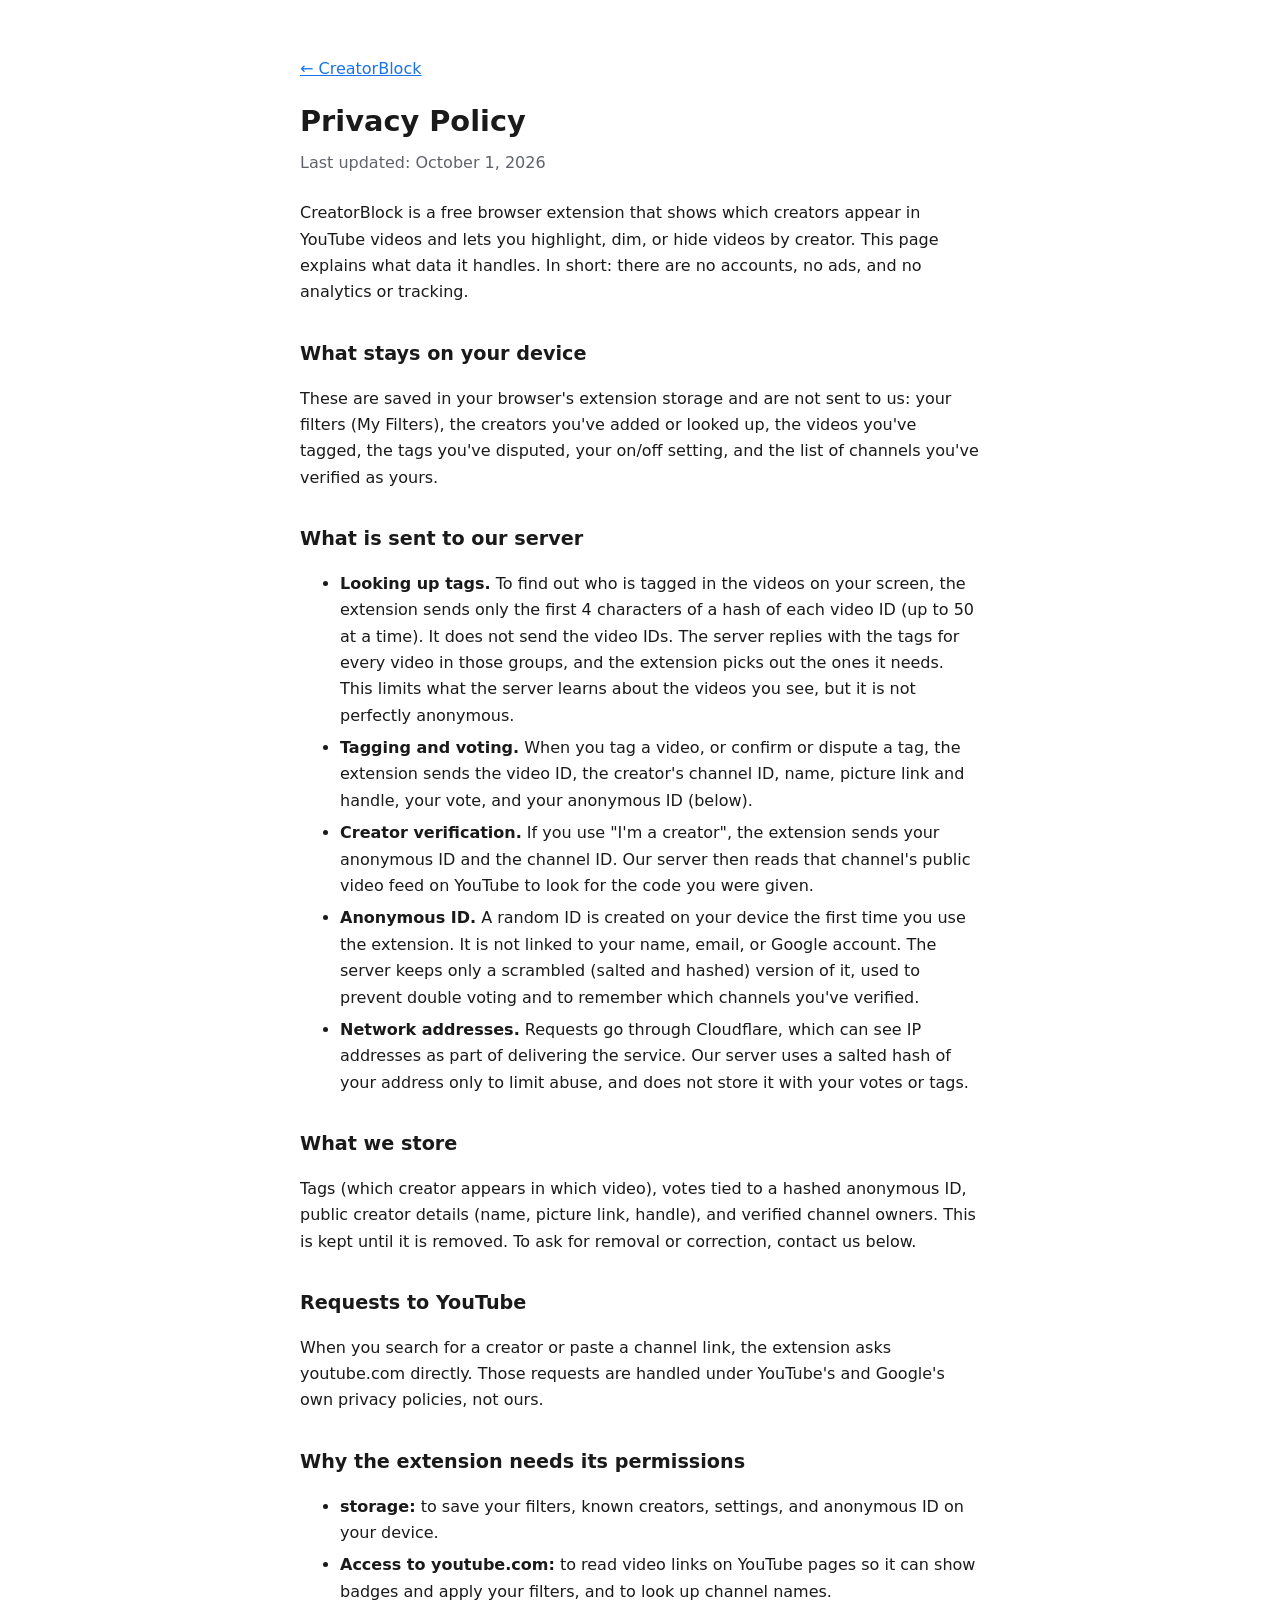
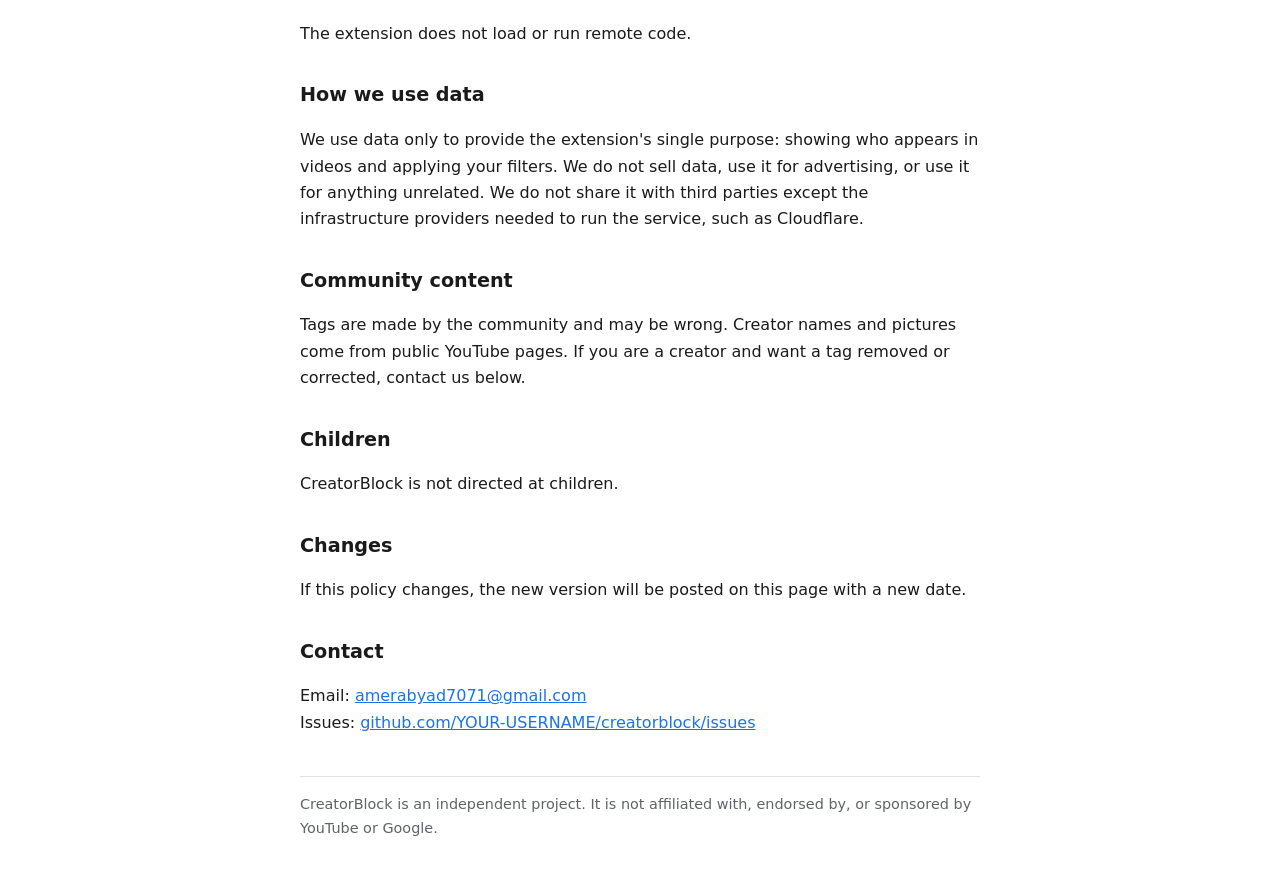
==== privacy.html @ 4137e16f "Add files via upload" ====
<!doctype html>
<html lang="en">
<head>
<meta charset="utf-8">
<meta name="viewport" content="width=device-width, initial-scale=1">
<title>CreatorBlock – Privacy Policy</title>
<link rel="icon" href="icon128.png">
<style>
:root{--bg:#fff;--fg:#1a1a1a;--muted:#5f6368;--accent:#1a73e8;--line:#e0e0e0}
@media (prefers-color-scheme:dark){:root{--bg:#121212;--fg:#f1f1f1;--muted:#a8a8a8;--accent:#8ab4f8;--line:#333}}
*{box-sizing:border-box}
body{margin:0;background:var(--bg);color:var(--fg);font:16px/1.65 system-ui,-apple-system,"Segoe UI",Roboto,Arial,sans-serif}
main{max-width:720px;margin:0 auto;padding:40px 20px}
a{color:var(--accent)}
h1{margin:0 0 4px;font-size:1.8rem}
h2{margin:32px 0 8px;font-size:1.2rem}
.updated{margin:0 0 24px;color:var(--muted)}
li{margin-bottom:6px}
footer{margin-top:40px;padding-top:16px;border-top:1px solid var(--line);color:var(--muted);font-size:.9rem}
</style>
</head>
<body>
<main>
  <p><a href="index.html">&larr; CreatorBlock</a></p>
  <h1>Privacy Policy</h1>
  <p class="updated">Last updated: October 1, 2026</p>

  <p>CreatorBlock is a free browser extension that shows which creators appear in YouTube videos and lets you highlight, dim, or hide videos by creator. This page explains what data it handles. In short: there are no accounts, no ads, and no analytics or tracking.</p>

  <h2>What stays on your device</h2>
  <p>These are saved in your browser's extension storage and are not sent to us: your filters (My Filters), the creators you've added or looked up, the videos you've tagged, the tags you've disputed, your on/off setting, and the list of channels you've verified as yours.</p>

  <h2>What is sent to our server</h2>
  <ul>
    <li><strong>Looking up tags.</strong> To find out who is tagged in the videos on your screen, the extension sends only the first 4 characters of a hash of each video ID (up to 50 at a time). It does not send the video IDs. The server replies with the tags for every video in those groups, and the extension picks out the ones it needs. This limits what the server learns about the videos you see, but it is not perfectly anonymous.</li>
    <li><strong>Tagging and voting.</strong> When you tag a video, or confirm or dispute a tag, the extension sends the video ID, the creator's channel ID, name, picture link and handle, your vote, and your anonymous ID (below).</li>
    <li><strong>Creator verification.</strong> If you use "I'm a creator", the extension sends your anonymous ID and the channel ID. Our server then reads that channel's public video feed on YouTube to look for the code you were given.</li>
    <li><strong>Anonymous ID.</strong> A random ID is created on your device the first time you use the extension. It is not linked to your name, email, or Google account. The server keeps only a scrambled (salted and hashed) version of it, used to prevent double voting and to remember which channels you've verified.</li>
    <li><strong>Network addresses.</strong> Requests go through Cloudflare, which can see IP addresses as part of delivering the service. Our server uses a salted hash of your address only to limit abuse, and does not store it with your votes or tags.</li>
  </ul>

  <h2>What we store</h2>
  <p>Tags (which creator appears in which video), votes tied to a hashed anonymous ID, public creator details (name, picture link, handle), and verified channel owners. This is kept until it is removed. To ask for removal or correction, contact us below.</p>

  <h2>Requests to YouTube</h2>
  <p>When you search for a creator or paste a channel link, the extension asks youtube.com directly. Those requests are handled under YouTube's and Google's own privacy policies, not ours.</p>

  <h2>Why the extension needs its permissions</h2>
  <ul>
    <li><strong>storage:</strong> to save your filters, known creators, settings, and anonymous ID on your device.</li>
    <li><strong>Access to youtube.com:</strong> to read video links on YouTube pages so it can show badges and apply your filters, and to look up channel names.</li>
  </ul>
  <p>The extension does not load or run remote code.</p>

  <h2>How we use data</h2>
  <p>We use data only to provide the extension's single purpose: showing who appears in videos and applying your filters. We do not sell data, use it for advertising, or use it for anything unrelated. We do not share it with third parties except the infrastructure providers needed to run the service, such as Cloudflare.</p>

  <h2>Community content</h2>
  <p>Tags are made by the community and may be wrong. Creator names and pictures come from public YouTube pages. If you are a creator and want a tag removed or corrected, contact us below.</p>

  <h2>Children</h2>
  <p>CreatorBlock is not directed at children.</p>

  <h2>Changes</h2>
  <p>If this policy changes, the new version will be posted on this page with a new date.</p>

  <h2>Contact</h2>
  <p>Email: <a href="mailto:amerabyad7071@gmail.com">amerabyad7071@gmail.com</a><br>
  Issues: <a href="https://github.com/AmerAbyad/creatorblock/issues">github.com/YOUR-USERNAME/creatorblock/issues</a></p>

  <footer>CreatorBlock is an independent project. It is not affiliated with, endorsed by, or sponsored by YouTube or Google.</footer>
</main>
</body>
</html>
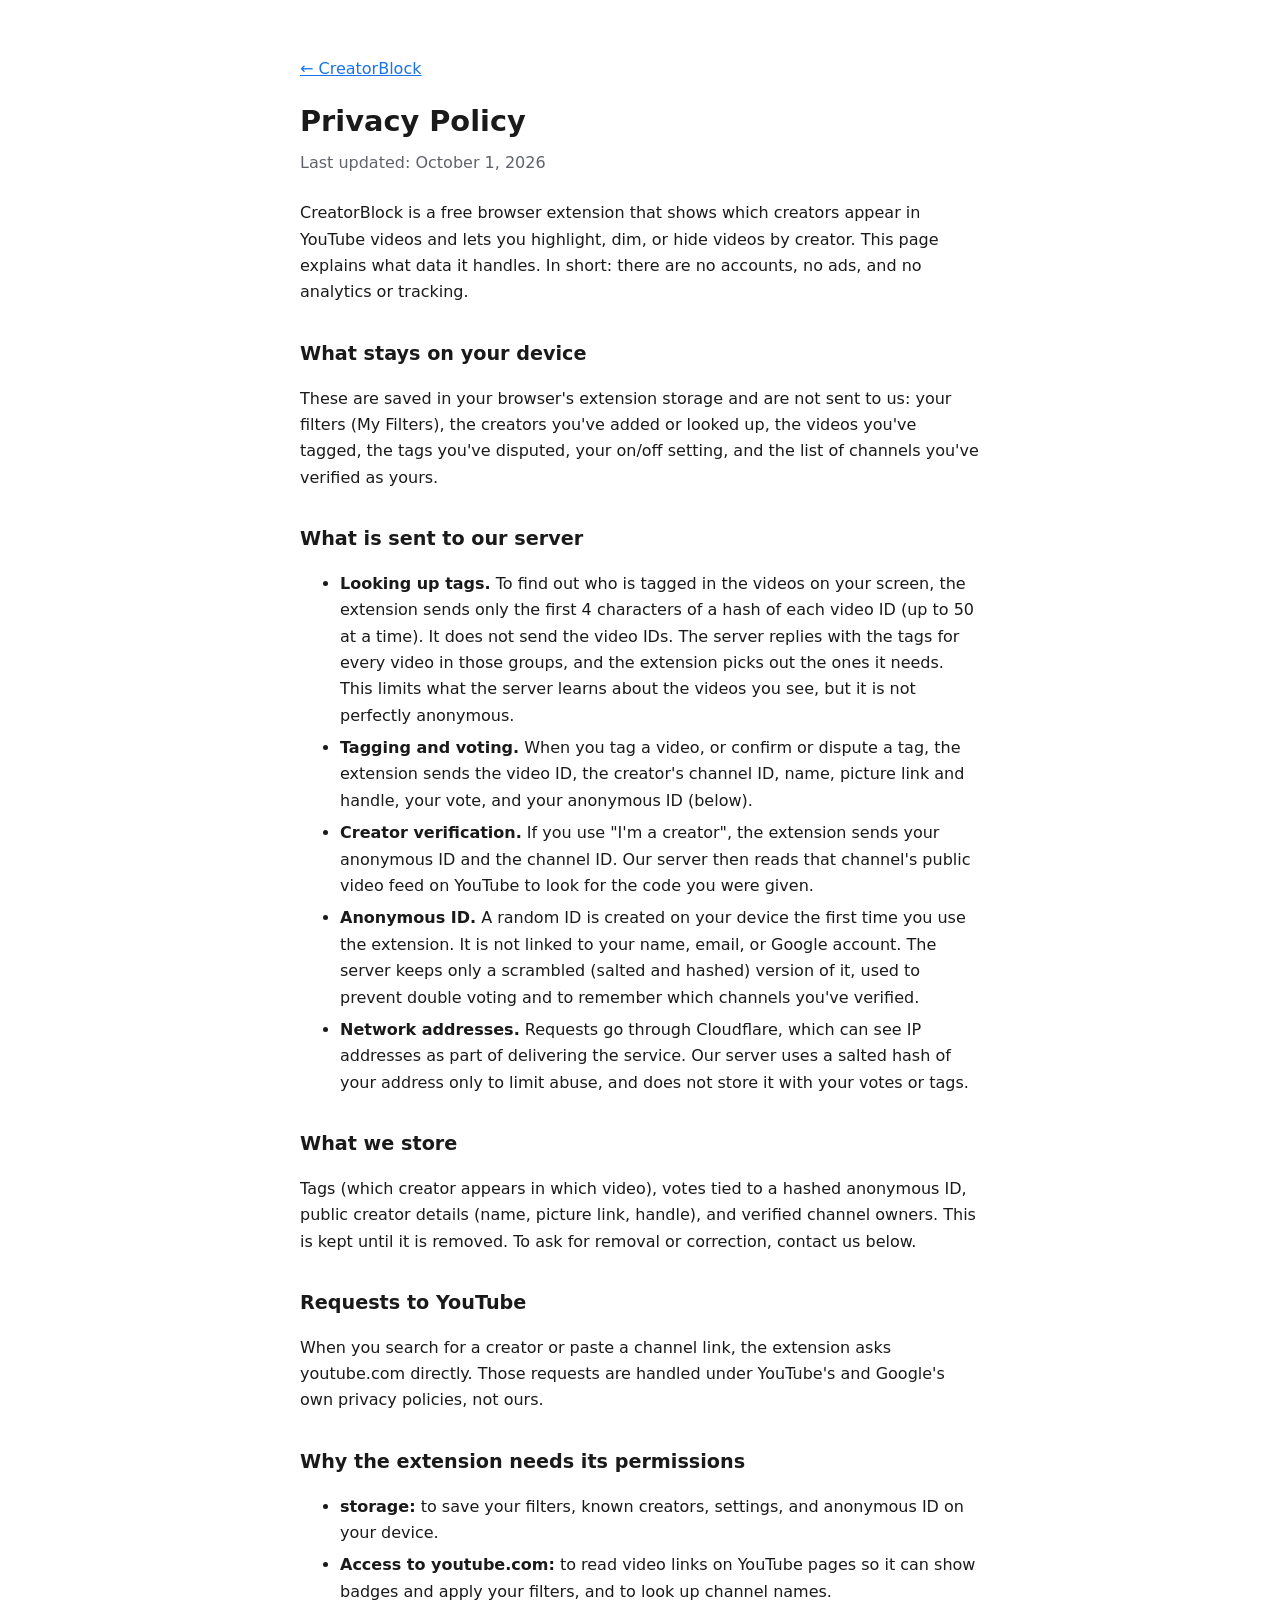
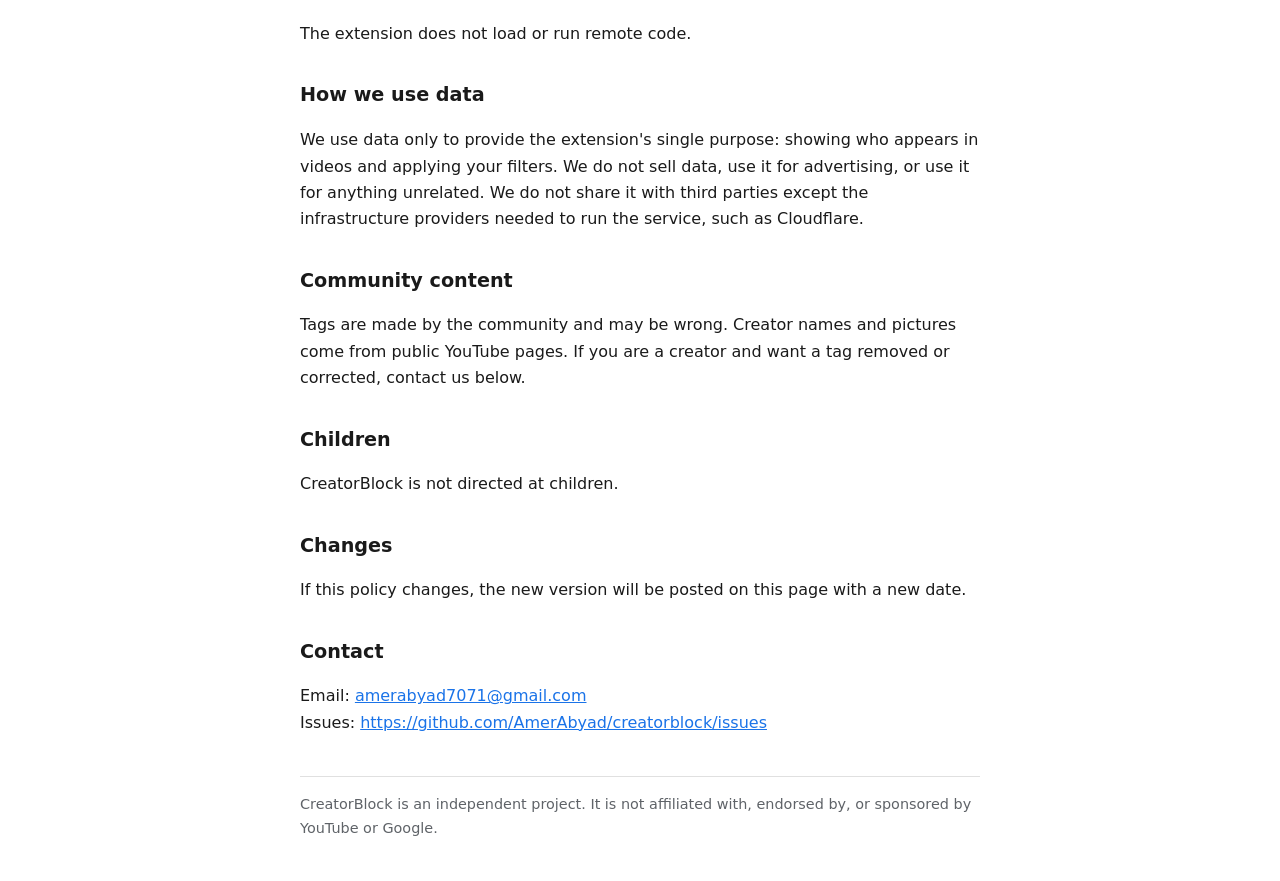
==== commit d71b3e59: "Add files via upload" ====
--- a/privacy.html
+++ b/privacy.html
@@ -66,7 +66,7 @@
 
   <h2>Contact</h2>
   <p>Email: <a href="mailto:amerabyad7071@gmail.com">amerabyad7071@gmail.com</a><br>
-  Issues: <a href="https://github.com/AmerAbyad/creatorblock/issues">github.com/YOUR-USERNAME/creatorblock/issues</a></p>
+  Issues: <a href="https://github.com/AmerAbyad/creatorblock/issues">https://github.com/AmerAbyad/creatorblock/issues</a></p>
 
   <footer>CreatorBlock is an independent project. It is not affiliated with, endorsed by, or sponsored by YouTube or Google.</footer>
 </main>
